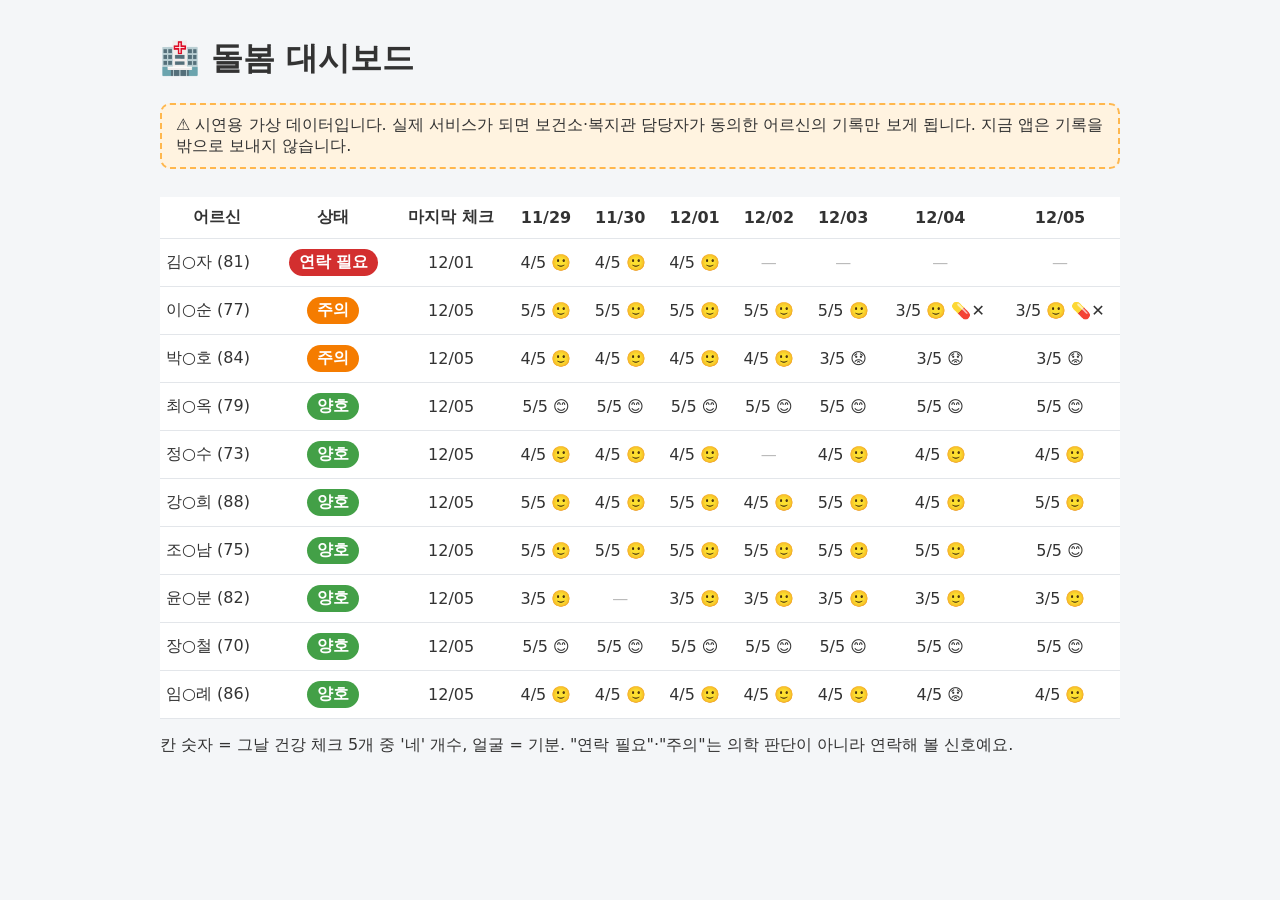
==== dashboard.html @ c90ec62b "feat: pivot to elderly brain-health tamagotchi with daily care check Health check with voice, pet mo" ====
<!doctype html>
<html lang="ko">
<head>
  <meta charset="utf-8">
  <meta name="viewport" content="width=device-width, initial-scale=1">
  <title>돌봄 대시보드 (시연용)</title>
  <style>
    body { margin: 0; background: #f4f6f8; color: #333; font-family: system-ui, sans-serif; }
    main { max-width: 960px; margin: 0 auto; padding: 16px; }
    .demo { background: #fff3e0; border: 2px dashed #ffb74d; padding: 10px 14px; border-radius: 10px; }
    .wrap { overflow-x: auto; }
    table { width: 100%; border-collapse: collapse; background: #fff; margin-top: 12px; }
    th, td { padding: 10px 6px; border-bottom: 1px solid #e3e6ea; text-align: center; white-space: nowrap; }
    td.name { text-align: left; }
    .tag { display: inline-block; padding: 3px 10px; border-radius: 999px; font-weight: bold; color: #fff; }
    .contact { background: #d32f2f; } .caution { background: #f57c00; } .ok { background: #43a047; }
    .miss { color: #bbb; }
  </style>
</head>
<body>
<main>
  <h1>🏥 돌봄 대시보드</h1>
  <p class="demo">⚠ 시연용 가상 데이터입니다. 실제 서비스가 되면 보건소·복지관 담당자가 동의한 어르신의 기록만 보게 됩니다. 지금 앱은 기록을 밖으로 보내지 않습니다.</p>
  <div class="wrap">
    <table>
      <thead><tr id="head"></tr></thead>
      <tbody id="rows"></tbody>
    </table>
  </div>
  <p>칸 숫자 = 그날 건강 체크 5개 중 '네' 개수, 얼굴 = 기분. "연락 필요"·"주의"는 의학 판단이 아니라 연락해 볼 신호예요.</p>
</main>
<script src="logic.js"></script>
<script>
  // 가상 어르신 10명: f(n일 전) → 그날 기록 (없으면 null)
  const day = (yes, mood = 'ok', med = true) => {
    const ids = Object.keys(HEALTH_LABEL);
    const answers = Object.fromEntries(ids.map((id, i) => [id, i < yes]));
    answers.med = med;
    return { answers, mood };
  };
  const PEOPLE = [
    ['김○자 (81)', (n) => (n >= 4 ? day(4) : null)], // 4일째 체크 없음
    ['이○순 (77)', (n) => (n <= 1 ? day(4, 'ok', false) : day(5))], // 이틀 연속 약 거름
    ['박○호 (84)', (n) => (n <= 2 ? day(3, 'bad') : day(4))], // 기분 나쁨 3일
    ['최○옥 (79)', (n) => day(5, 'good')],
    ['정○수 (73)', (n) => (n === 3 ? null : day(4))],
    ['강○희 (88)', (n) => day(n % 2 ? 4 : 5, 'ok')],
    ['조○남 (75)', (n) => day(5, n === 0 ? 'good' : 'ok')],
    ['윤○분 (82)', (n) => (n === 5 ? null : day(3))],
    ['장○철 (70)', (n) => day(5, 'good')],
    ['임○례 (86)', (n) => day(4, n === 1 ? 'bad' : 'ok')],
  ];
  const MOOD_FACE = { good: '😊', ok: '🙂', bad: '😟' };
  const RISK_NAME = { contact: '연락 필요', caution: '주의', ok: '양호', none: '기록 없음' };
  const ORDER = { contact: 0, caution: 1, ok: 2, none: 3 };

  const today = dateKey(new Date());
  const dates = [6, 5, 4, 3, 2, 1, 0].map((n) => addDays(today, -n));
  document.getElementById('head').innerHTML = '<th>어르신</th><th>상태</th><th>마지막 체크</th>'
    + dates.map((d) => `<th>${d.slice(5).replace('-', '/')}</th>`).join('');

  const list = PEOPLE.map(([name, f]) => {
    const days = {};
    dates.forEach((d, i) => { const v = f(6 - i); if (v) days[d] = v; });
    return { name, days, risk: riskLevel(days, today) };
  }).sort((a, b) => ORDER[a.risk] - ORDER[b.risk]);

  const rows = document.getElementById('rows');
  for (const p of list) {
    const last = Object.keys(p.days).sort().pop();
    const cells = dates.map((d) => {
      const v = p.days[d];
      if (!v) return '<td class="miss">—</td>';
      const yes = Object.values(v.answers).filter(Boolean).length;
      return `<td>${yes}/5 ${MOOD_FACE[v.mood]}${v.answers.med ? '' : ' 💊✕'}</td>`;
    }).join('');
    const tr = document.createElement('tr');
    tr.innerHTML = `<td class="name"></td><td><span class="tag ${p.risk}">${RISK_NAME[p.risk]}</span></td><td>${last ? last.slice(5).replace('-', '/') : '-'}</td>${cells}`;
    tr.querySelector('.name').textContent = p.name;
    rows.appendChild(tr);
  }
</script>
</body>
</html>
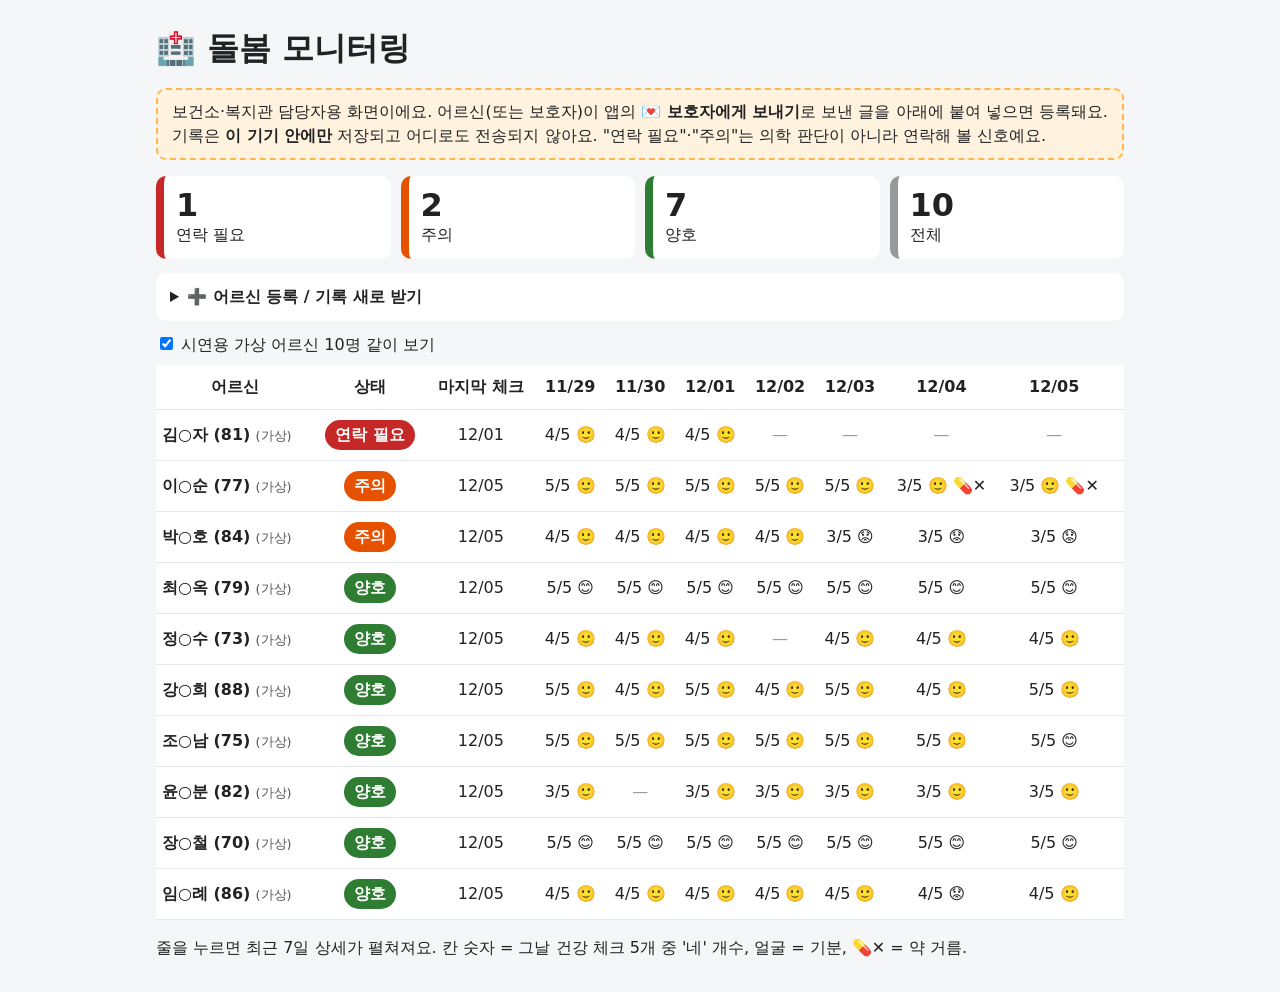
==== commit 5454d9c1: "feat: care monitoring page with paste-in care codes Co-Authored-By: Claude Fable 5.2 <noreply@anthro" ====
--- a/dashboard.html
+++ b/dashboard.html
@@ -3,34 +3,78 @@
 <head>
   <meta charset="utf-8">
   <meta name="viewport" content="width=device-width, initial-scale=1">
-  <title>돌봄 대시보드 (시연용)</title>
+  <title>돌봄 모니터링</title>
   <style>
-    body { margin: 0; background: #f4f6f8; color: #333; font-family: system-ui, sans-serif; }
-    main { max-width: 960px; margin: 0 auto; padding: 16px; }
-    .demo { background: #fff3e0; border: 2px dashed #ffb74d; padding: 10px 14px; border-radius: 10px; }
+    * { box-sizing: border-box; }
+    body { margin: 0; background: #f4f6f8; color: #222; font-family: system-ui, sans-serif; line-height: 1.5; }
+    main { max-width: 1000px; margin: 0 auto; padding: 16px; }
+    h1 { margin: 8px 0; }
+    .note { background: #fff3e0; border: 2px dashed #ffb74d; padding: 10px 14px; border-radius: 10px; }
+    .stats { display: flex; flex-wrap: wrap; gap: 10px; margin: 14px 0; }
+    .stat { flex: 1; min-width: 110px; padding: 12px; border-radius: 10px; background: #fff; border-left: 8px solid #999; }
+    .stat b { display: block; font-size: 2rem; line-height: 1.1; }
+    .stat.contact { border-color: #c62828; } .stat.caution { border-color: #e65100; } .stat.ok { border-color: #2e7d32; }
+    details { background: #fff; border-radius: 10px; padding: 12px 14px; margin: 12px 0; }
+    summary { cursor: pointer; font-weight: bold; }
+    textarea { width: 100%; height: 90px; margin: 8px 0; padding: 8px; font: inherit; }
+    button { font: inherit; padding: 8px 14px; border: 0; border-radius: 8px; background: #1565c0; color: #fff; cursor: pointer; }
+    button.del { background: #fff; color: #c62828; border: 1px solid #c62828; padding: 2px 8px; }
+    button:focus-visible, summary:focus-visible, tr:focus-visible { outline: 3px solid #ff9800; outline-offset: 2px; }
     .wrap { overflow-x: auto; }
-    table { width: 100%; border-collapse: collapse; background: #fff; margin-top: 12px; }
+    table { width: 100%; border-collapse: collapse; background: #fff; margin-top: 8px; }
     th, td { padding: 10px 6px; border-bottom: 1px solid #e3e6ea; text-align: center; white-space: nowrap; }
     td.name { text-align: left; }
+    tbody tr.person { cursor: pointer; }
+    tbody tr.person:hover { background: #eef4fb; }
     .tag { display: inline-block; padding: 3px 10px; border-radius: 999px; font-weight: bold; color: #fff; }
-    .contact { background: #d32f2f; } .caution { background: #f57c00; } .ok { background: #43a047; }
-    .miss { color: #bbb; }
+    .tag.contact { background: #c62828; } .tag.caution { background: #e65100; } .tag.ok { background: #2e7d32; } .tag.none { background: #757575; }
+    .src { font-size: .8rem; color: #555; }
+    .miss { color: #999; }
+    pre { margin: 0; text-align: left; white-space: pre-wrap; font: inherit; background: #f4f6f8; padding: 10px; border-radius: 8px; }
+    #msg { font-weight: bold; }
   </style>
 </head>
 <body>
 <main>
-  <h1>🏥 돌봄 대시보드</h1>
-  <p class="demo">⚠ 시연용 가상 데이터입니다. 실제 서비스가 되면 보건소·복지관 담당자가 동의한 어르신의 기록만 보게 됩니다. 지금 앱은 기록을 밖으로 보내지 않습니다.</p>
+  <h1>🏥 돌봄 모니터링</h1>
+  <p class="note">보건소·복지관 담당자용 화면이에요. 어르신(또는 보호자)이 앱의 <b>💌 보호자에게 보내기</b>로 보낸 글을 아래에 붙여 넣으면 등록돼요. 기록은 <b>이 기기 안에만</b> 저장되고 어디로도 전송되지 않아요. "연락 필요"·"주의"는 의학 판단이 아니라 연락해 볼 신호예요.</p>
+
+  <div class="stats">
+    <div class="stat contact"><b id="n-contact">0</b>연락 필요</div>
+    <div class="stat caution"><b id="n-caution">0</b>주의</div>
+    <div class="stat ok"><b id="n-ok">0</b>양호</div>
+    <div class="stat"><b id="n-all">0</b>전체</div>
+  </div>
+
+  <details id="add-box">
+    <summary>➕ 어르신 등록 / 기록 새로 받기</summary>
+    <label for="code">받은 글을 통째로 붙여 넣으세요 (돌봄 코드가 들어 있어요). 같은 이름이면 새 기록으로 바뀌어요.</label>
+    <textarea id="code" placeholder="[두뇌건강 다마고치] ... BT1.xxxx"></textarea>
+    <button id="add">등록</button> <span id="msg" role="status"></span>
+  </details>
+
+  <label><input type="checkbox" id="show-demo" checked> 시연용 가상 어르신 10명 같이 보기</label>
+
   <div class="wrap">
     <table>
       <thead><tr id="head"></tr></thead>
       <tbody id="rows"></tbody>
     </table>
   </div>
-  <p>칸 숫자 = 그날 건강 체크 5개 중 '네' 개수, 얼굴 = 기분. "연락 필요"·"주의"는 의학 판단이 아니라 연락해 볼 신호예요.</p>
+  <p>줄을 누르면 최근 7일 상세가 펼쳐져요. 칸 숫자 = 그날 건강 체크 5개 중 '네' 개수, 얼굴 = 기분, 💊✕ = 약 거름.</p>
 </main>
-<script src="logic.js"></script>
+<script src="logic.js?v=12"></script>
 <script>
+  const LIST_KEY = 'brain-care-list'; // { 이름: { days, got(받은 날) } }
+  const $ = (id) => document.getElementById(id);
+  const read = (key) => { try { return JSON.parse(localStorage.getItem(key)); } catch { return null; } };
+
+  // 이 기기에서 앱을 쓰는 어르신 (같은 주소라 바로 읽힘). 시연용 '하루 넘기기'도 반영
+  const local = read('brain-tamagotchi');
+  const today = dateKey(new Date(Date.now() + ((local && local.dayOffset) || 0) * 86400000));
+  const dates = [6, 5, 4, 3, 2, 1, 0].map((n) => addDays(today, -n));
+  const md = (k) => k.slice(5).replace('-', '/');
+
   // 가상 어르신 10명: f(n일 전) → 그날 기록 (없으면 null)
   const day = (yes, mood = 'ok', med = true) => {
     const ids = Object.keys(HEALTH_LABEL);
@@ -38,7 +82,7 @@
     answers.med = med;
     return { answers, mood };
   };
-  const PEOPLE = [
+  const DEMO = [
     ['김○자 (81)', (n) => (n >= 4 ? day(4) : null)], // 4일째 체크 없음
     ['이○순 (77)', (n) => (n <= 1 ? day(4, 'ok', false) : day(5))], // 이틀 연속 약 거름
     ['박○호 (84)', (n) => (n <= 2 ? day(3, 'bad') : day(4))], // 기분 나쁨 3일
@@ -49,36 +93,79 @@
     ['윤○분 (82)', (n) => (n === 5 ? null : day(3))],
     ['장○철 (70)', (n) => day(5, 'good')],
     ['임○례 (86)', (n) => day(4, n === 1 ? 'bad' : 'ok')],
-  ];
+  ].map(([name, f]) => {
+    const days = {};
+    dates.forEach((d, i) => { const v = f(6 - i); if (v) days[d] = v; });
+    return { name, days, src: '가상' };
+  });
   const MOOD_FACE = { good: '😊', ok: '🙂', bad: '😟' };
   const RISK_NAME = { contact: '연락 필요', caution: '주의', ok: '양호', none: '기록 없음' };
   const ORDER = { contact: 0, caution: 1, ok: 2, none: 3 };
 
-  const today = dateKey(new Date());
-  const dates = [6, 5, 4, 3, 2, 1, 0].map((n) => addDays(today, -n));
-  document.getElementById('head').innerHTML = '<th>어르신</th><th>상태</th><th>마지막 체크</th>'
-    + dates.map((d) => `<th>${d.slice(5).replace('-', '/')}</th>`).join('');
+  $('head').innerHTML = '<th>어르신</th><th>상태</th><th>마지막 체크</th>' + dates.map((d) => `<th>${md(d)}</th>`).join('') + '<th></th>';
 
-  const list = PEOPLE.map(([name, f]) => {
-    const days = {};
-    dates.forEach((d, i) => { const v = f(6 - i); if (v) days[d] = v; });
-    return { name, days, risk: riskLevel(days, today) };
-  }).sort((a, b) => ORDER[a.risk] - ORDER[b.risk]);
+  function render() {
+    const saved = read(LIST_KEY) || {};
+    const people = Object.entries(saved).map(([name, v]) => ({ name, days: v.days, src: `받음 ${md(v.got)}`, saved: true }));
+    if (local && local.days) people.push({ name: local.who || '어르신', days: local.days, src: '이 기기' });
+    if ($('show-demo').checked) people.push(...DEMO);
+    for (const p of people) p.risk = riskLevel(p.days, today);
+    people.sort((a, b) => ORDER[a.risk] - ORDER[b.risk]);
 
-  const rows = document.getElementById('rows');
-  for (const p of list) {
-    const last = Object.keys(p.days).sort().pop();
-    const cells = dates.map((d) => {
-      const v = p.days[d];
-      if (!v) return '<td class="miss">—</td>';
-      const yes = Object.values(v.answers).filter(Boolean).length;
-      return `<td>${yes}/5 ${MOOD_FACE[v.mood]}${v.answers.med ? '' : ' 💊✕'}</td>`;
-    }).join('');
-    const tr = document.createElement('tr');
-    tr.innerHTML = `<td class="name"></td><td><span class="tag ${p.risk}">${RISK_NAME[p.risk]}</span></td><td>${last ? last.slice(5).replace('-', '/') : '-'}</td>${cells}`;
-    tr.querySelector('.name').textContent = p.name;
-    rows.appendChild(tr);
+    for (const r of ['contact', 'caution', 'ok']) $('n-' + r).textContent = people.filter((p) => p.risk === r).length;
+    $('n-all').textContent = people.length;
+
+    const rows = $('rows');
+    rows.innerHTML = '';
+    for (const p of people) {
+      const last = Object.keys(p.days).sort().pop();
+      const cells = dates.map((d) => {
+        const v = p.days[d];
+        if (!v) return '<td class="miss">—</td>';
+        const yes = Object.values(v.answers).filter(Boolean).length;
+        return `<td>${yes}/5 ${MOOD_FACE[v.mood]}${v.answers.med ? '' : ' 💊✕'}</td>`;
+      }).join('');
+      const tr = document.createElement('tr');
+      tr.className = 'person';
+      tr.tabIndex = 0;
+      tr.innerHTML = `<td class="name"><b></b> <span class="src"></span></td><td><span class="tag ${p.risk}">${RISK_NAME[p.risk]}</span></td><td>${last ? md(last) : '-'}</td>${cells}<td>${p.saved ? '<button class="del">삭제</button>' : ''}</td>`;
+      tr.querySelector('b').textContent = p.name; // 받은 이름은 글자로만 넣음
+      tr.querySelector('.src').textContent = `(${p.src})`;
+
+      // 상세 줄: 최근 7일 요약 글
+      const detail = document.createElement('tr');
+      detail.hidden = true;
+      detail.innerHTML = `<td colspan="${dates.length + 4}"><pre></pre></td>`;
+      detail.querySelector('pre').textContent = weekSummary(p.days, p.name, today);
+      const toggle = () => { detail.hidden = !detail.hidden; };
+      tr.onclick = toggle;
+      tr.onkeydown = (e) => { if (e.key === 'Enter') toggle(); };
+
+      const del = tr.querySelector('.del');
+      if (del) del.onclick = (e) => {
+        e.stopPropagation();
+        if (!confirm(`${p.name} 기록을 이 화면에서 지울까요?`)) return;
+        const list = read(LIST_KEY) || {};
+        delete list[p.name];
+        localStorage.setItem(LIST_KEY, JSON.stringify(list));
+        render();
+      };
+      rows.append(tr, detail);
+    }
   }
+
+  $('add').onclick = () => {
+    const got = unpackCode($('code').value);
+    if (!got) { $('msg').textContent = '돌봄 코드를 찾지 못했어요. 받은 글을 통째로 붙여 넣어 주세요.'; return; }
+    const list = read(LIST_KEY) || {};
+    list[got.name] = { days: got.days, got: dateKey(new Date()) };
+    try { localStorage.setItem(LIST_KEY, JSON.stringify(list)); } catch { $('msg').textContent = '이 브라우저는 저장이 막혀 있어요.'; return; }
+    $('code').value = '';
+    $('msg').textContent = `${got.name} 등록됨`;
+    render();
+  };
+  $('show-demo').onchange = render;
+  render();
 </script>
 </body>
 </html>
